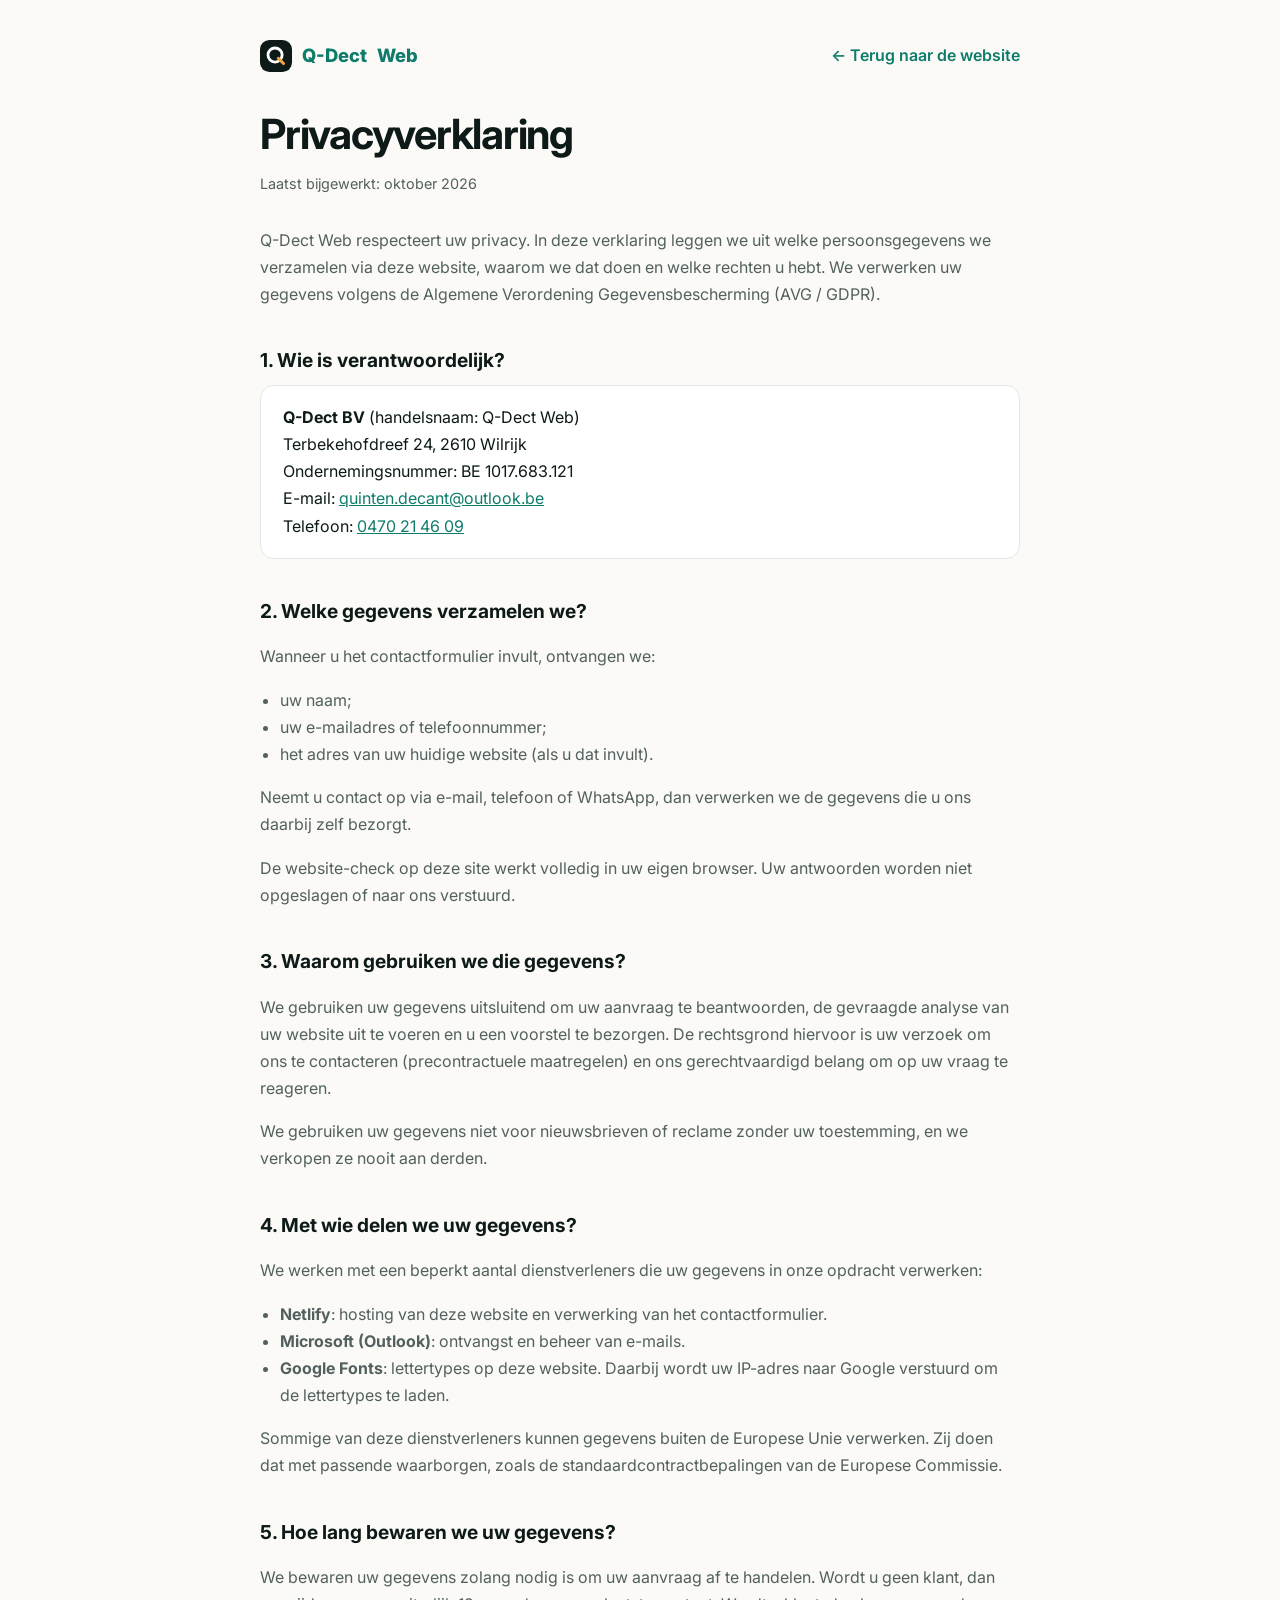
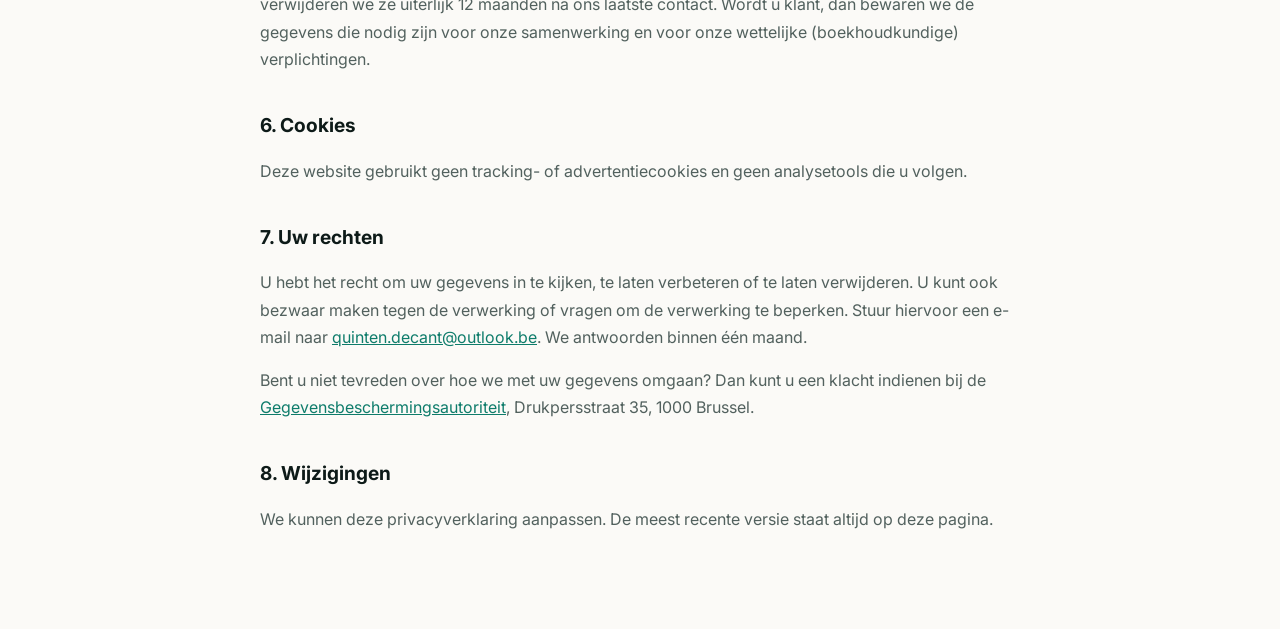
==== privacy.html @ f37f0472 "Vertrouwen en conversie: belofte, één hoofdactie, WhatsApp, korter formulier, privacyverklaring, fav" ====
<!doctype html>
<html lang="nl-BE">
<head>
<meta charset="utf-8">
<meta name="viewport" content="width=device-width, initial-scale=1">
<title>Privacyverklaring | Q-Dect Web</title>
<meta name="robots" content="noindex">
<link rel="icon" href="favicon.svg" type="image/svg+xml">
<link rel="preconnect" href="https://fonts.googleapis.com">
<link rel="preconnect" href="https://fonts.gstatic.com" crossorigin>
<link href="https://fonts.googleapis.com/css2?family=Inter:wght@400;600;800&display=swap" rel="stylesheet">
<style>
  :root { --ink: #0d1a18; --ink-soft: #52615e; --brand: #0e7c6b; --line: #e2e8e5; --bg: #fbfaf7; }
  * { box-sizing: border-box; }
  body { margin: 0; font-family: Inter, system-ui, sans-serif; color: var(--ink); background: var(--bg); line-height: 1.7; }
  .wrap { width: min(760px, 100% - 32px); margin: 0 auto; padding: 40px 0 80px; }
  .top { display: flex; justify-content: space-between; align-items: center; margin-bottom: 40px; }
  .logo { display: flex; align-items: center; gap: 10px; font-weight: 800; font-size: 1.15rem; text-decoration: none; }
  .logo span { color: var(--brand); }
  .back { color: var(--brand); font-weight: 600; text-decoration: none; }
  h1 { font-size: clamp(2rem, 5vw, 2.6rem); letter-spacing: -.03em; line-height: 1.1; margin: 0 0 8px; }
  h2 { font-size: 1.2rem; margin: 36px 0 8px; }
  p, li { color: var(--ink-soft); }
  .meta { font-size: .9rem; color: var(--ink-soft); margin-bottom: 30px; }
  .box { background: #fff; border: 1px solid var(--line); border-radius: 14px; padding: 18px 22px; }
  a { color: var(--brand); }
  ul { padding-left: 20px; }
</style>
</head>
<body>
<div class="wrap">
  <div class="top">
    <a href="index.html" class="logo"><svg width="32" height="32" viewBox="0 0 34 34" aria-hidden="true"><rect width="34" height="34" rx="10" fill="#0d1a18"/><circle cx="16" cy="16" r="7.5" fill="none" stroke="#fff" stroke-width="3"/><path d="M19.5 19.5 L25 25" stroke="#f2a541" stroke-width="3.2" stroke-linecap="round"/></svg>Q-Dect <span>Web</span></a>
    <a href="index.html" class="back">← Terug naar de website</a>
  </div>

  <h1>Privacyverklaring</h1>
  <p class="meta">Laatst bijgewerkt: oktober 2026</p>

  <p>Q-Dect Web respecteert uw privacy. In deze verklaring leggen we uit welke persoonsgegevens we verzamelen via deze website, waarom we dat doen en welke rechten u hebt. We verwerken uw gegevens volgens de Algemene Verordening Gegevensbescherming (AVG / GDPR).</p>

  <h2>1. Wie is verantwoordelijk?</h2>
  <div class="box">
    <strong>Q-Dect BV</strong> (handelsnaam: Q-Dect Web)<br>
    Terbekehofdreef 24, 2610 Wilrijk<br>
    Ondernemingsnummer: BE 1017.683.121<br>
    E-mail: <a href="mailto:quinten.decant@outlook.be">quinten.decant@outlook.be</a><br>
    Telefoon: <a href="tel:+32470214609">0470 21 46 09</a>
  </div>

  <h2>2. Welke gegevens verzamelen we?</h2>
  <p>Wanneer u het contactformulier invult, ontvangen we:</p>
  <ul>
    <li>uw naam;</li>
    <li>uw e-mailadres of telefoonnummer;</li>
    <li>het adres van uw huidige website (als u dat invult).</li>
  </ul>
  <p>Neemt u contact op via e-mail, telefoon of WhatsApp, dan verwerken we de gegevens die u ons daarbij zelf bezorgt.</p>
  <p>De website-check op deze site werkt volledig in uw eigen browser. Uw antwoorden worden niet opgeslagen of naar ons verstuurd.</p>

  <h2>3. Waarom gebruiken we die gegevens?</h2>
  <p>We gebruiken uw gegevens uitsluitend om uw aanvraag te beantwoorden, de gevraagde analyse van uw website uit te voeren en u een voorstel te bezorgen. De rechtsgrond hiervoor is uw verzoek om ons te contacteren (precontractuele maatregelen) en ons gerechtvaardigd belang om op uw vraag te reageren.</p>
  <p>We gebruiken uw gegevens niet voor nieuwsbrieven of reclame zonder uw toestemming, en we verkopen ze nooit aan derden.</p>

  <h2>4. Met wie delen we uw gegevens?</h2>
  <p>We werken met een beperkt aantal dienstverleners die uw gegevens in onze opdracht verwerken:</p>
  <ul>
    <li><strong>Netlify</strong>: hosting van deze website en verwerking van het contactformulier.</li>
    <li><strong>Microsoft (Outlook)</strong>: ontvangst en beheer van e-mails.</li>
    <li><strong>Google Fonts</strong>: lettertypes op deze website. Daarbij wordt uw IP-adres naar Google verstuurd om de lettertypes te laden.</li>
  </ul>
  <p>Sommige van deze dienstverleners kunnen gegevens buiten de Europese Unie verwerken. Zij doen dat met passende waarborgen, zoals de standaardcontractbepalingen van de Europese Commissie.</p>

  <h2>5. Hoe lang bewaren we uw gegevens?</h2>
  <p>We bewaren uw gegevens zolang nodig is om uw aanvraag af te handelen. Wordt u geen klant, dan verwijderen we ze uiterlijk 12 maanden na ons laatste contact. Wordt u klant, dan bewaren we de gegevens die nodig zijn voor onze samenwerking en voor onze wettelijke (boekhoudkundige) verplichtingen.</p>

  <h2>6. Cookies</h2>
  <p>Deze website gebruikt geen tracking- of advertentiecookies en geen analysetools die u volgen.</p>

  <h2>7. Uw rechten</h2>
  <p>U hebt het recht om uw gegevens in te kijken, te laten verbeteren of te laten verwijderen. U kunt ook bezwaar maken tegen de verwerking of vragen om de verwerking te beperken. Stuur hiervoor een e-mail naar <a href="mailto:quinten.decant@outlook.be">quinten.decant@outlook.be</a>. We antwoorden binnen één maand.</p>
  <p>Bent u niet tevreden over hoe we met uw gegevens omgaan? Dan kunt u een klacht indienen bij de <a href="https://www.gegevensbeschermingsautoriteit.be" target="_blank" rel="noopener">Gegevensbeschermingsautoriteit</a>, Drukpersstraat 35, 1000 Brussel.</p>

  <h2>8. Wijzigingen</h2>
  <p>We kunnen deze privacyverklaring aanpassen. De meest recente versie staat altijd op deze pagina.</p>
</div>
</body>
</html>
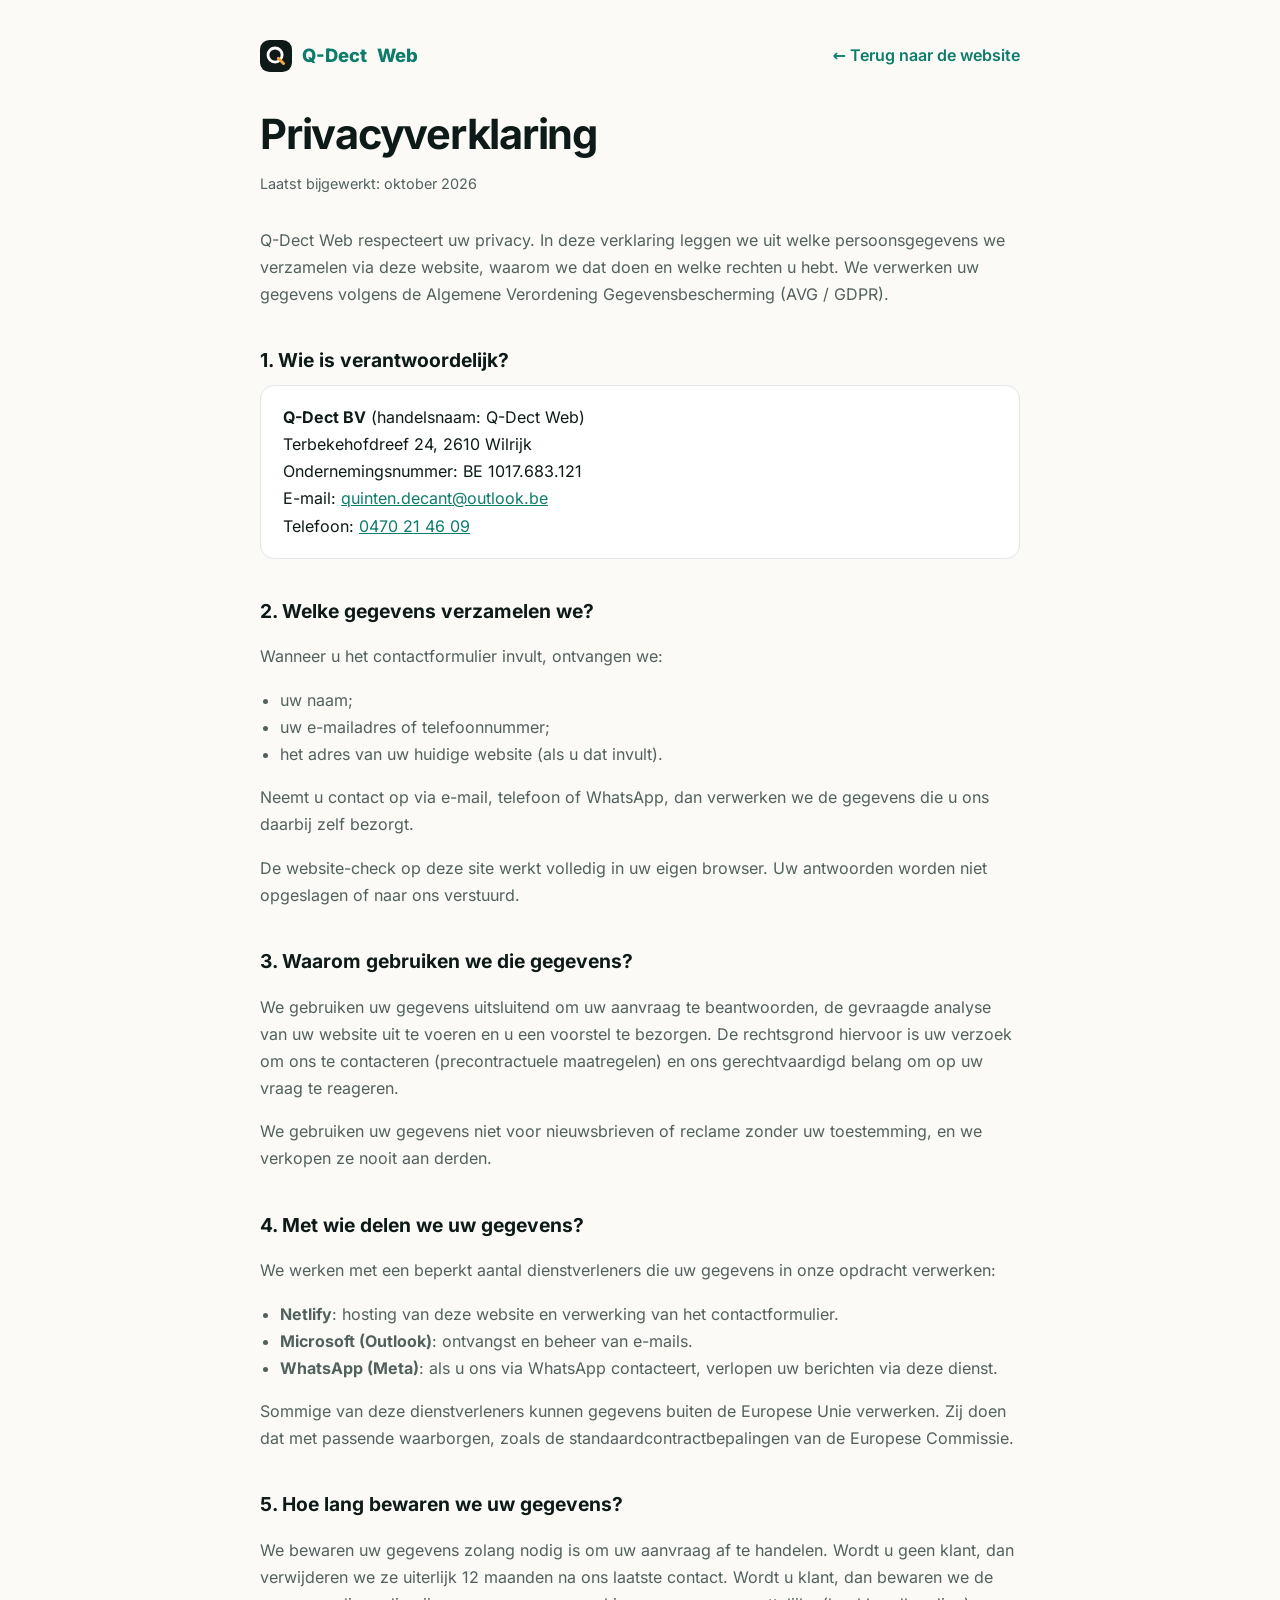
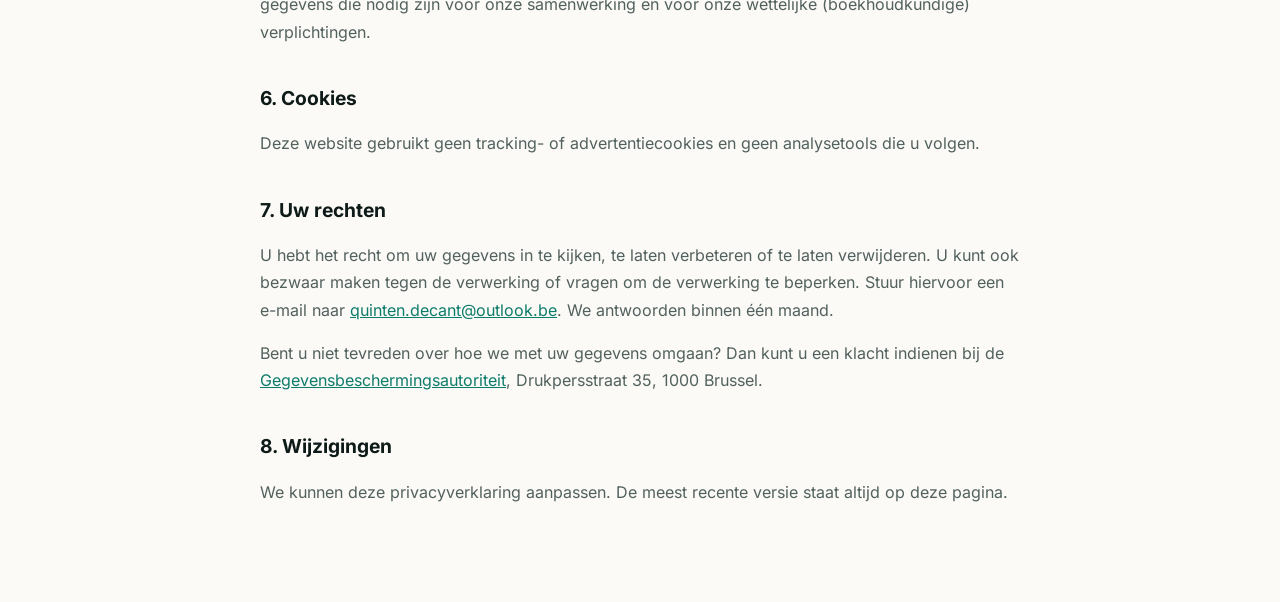
==== commit 1a3dd2a3: "Lettertypes lokaal gehost (geen Google Fonts meer), WhatsApp toegevoegd aan privacyverklaring Co-Aut" ====
--- a/privacy.html
+++ b/privacy.html
@@ -6,9 +6,7 @@
 <title>Privacyverklaring | Q-Dect Web</title>
 <meta name="robots" content="noindex">
 <link rel="icon" href="favicon.svg" type="image/svg+xml">
-<link rel="preconnect" href="https://fonts.googleapis.com">
-<link rel="preconnect" href="https://fonts.gstatic.com" crossorigin>
-<link href="https://fonts.googleapis.com/css2?family=Inter:wght@400;600;800&display=swap" rel="stylesheet">
+<link rel="stylesheet" href="fonts/fonts.css">
 <style>
   :root { --ink: #0d1a18; --ink-soft: #52615e; --brand: #0e7c6b; --line: #e2e8e5; --bg: #fbfaf7; }
   * { box-sizing: border-box; }
@@ -67,7 +65,7 @@
   <ul>
     <li><strong>Netlify</strong>: hosting van deze website en verwerking van het contactformulier.</li>
     <li><strong>Microsoft (Outlook)</strong>: ontvangst en beheer van e-mails.</li>
-    <li><strong>Google Fonts</strong>: lettertypes op deze website. Daarbij wordt uw IP-adres naar Google verstuurd om de lettertypes te laden.</li>
+    <li><strong>WhatsApp (Meta)</strong>: als u ons via WhatsApp contacteert, verlopen uw berichten via deze dienst.</li>
   </ul>
   <p>Sommige van deze dienstverleners kunnen gegevens buiten de Europese Unie verwerken. Zij doen dat met passende waarborgen, zoals de standaardcontractbepalingen van de Europese Commissie.</p>
 
--- a/fonts/fonts.css
+++ b/fonts/fonts.css
@@ -0,0 +1,126 @@
+/* latin-ext */
+@font-face {
+  font-family: 'Fraunces';
+  font-style: italic;
+  font-weight: 500;
+  font-display: swap;
+  src: url(fraunces-italic-500-latin-ext.woff2) format('woff2');
+  unicode-range: U+0100-02BA, U+02BD-02C5, U+02C7-02CC, U+02CE-02D7, U+02DD-02FF, U+0304, U+0308, U+0329, U+1D00-1DBF, U+1E00-1E9F, U+1EF2-1EFF, U+2020, U+20A0-20AB, U+20AD-20C4, U+2113, U+2C60-2C7F, U+A720-A7FF;
+}
+/* latin */
+@font-face {
+  font-family: 'Fraunces';
+  font-style: italic;
+  font-weight: 500;
+  font-display: swap;
+  src: url(fraunces-italic-500-latin.woff2) format('woff2');
+  unicode-range: U+0000-00FF, U+0131, U+0152-0153, U+02BB-02BC, U+02C6, U+02DA, U+02DC, U+0304, U+0308, U+0329, U+2000-206F, U+20AC, U+2122, U+2191, U+2193, U+2212, U+2215, U+FEFF, U+FFFD;
+}
+/* latin-ext */
+@font-face {
+  font-family: 'Fraunces';
+  font-style: italic;
+  font-weight: 700;
+  font-display: swap;
+  src: url(fraunces-italic-700-latin-ext.woff2) format('woff2');
+  unicode-range: U+0100-02BA, U+02BD-02C5, U+02C7-02CC, U+02CE-02D7, U+02DD-02FF, U+0304, U+0308, U+0329, U+1D00-1DBF, U+1E00-1E9F, U+1EF2-1EFF, U+2020, U+20A0-20AB, U+20AD-20C4, U+2113, U+2C60-2C7F, U+A720-A7FF;
+}
+/* latin */
+@font-face {
+  font-family: 'Fraunces';
+  font-style: italic;
+  font-weight: 700;
+  font-display: swap;
+  src: url(fraunces-italic-700-latin.woff2) format('woff2');
+  unicode-range: U+0000-00FF, U+0131, U+0152-0153, U+02BB-02BC, U+02C6, U+02DA, U+02DC, U+0304, U+0308, U+0329, U+2000-206F, U+20AC, U+2122, U+2191, U+2193, U+2212, U+2215, U+FEFF, U+FFFD;
+}
+/* latin-ext */
+@font-face {
+  font-family: 'Inter';
+  font-style: normal;
+  font-weight: 400;
+  font-display: swap;
+  src: url(inter-normal-400-latin-ext.woff2) format('woff2');
+  unicode-range: U+0100-02BA, U+02BD-02C5, U+02C7-02CC, U+02CE-02D7, U+02DD-02FF, U+0304, U+0308, U+0329, U+1D00-1DBF, U+1E00-1E9F, U+1EF2-1EFF, U+2020, U+20A0-20AB, U+20AD-20C4, U+2113, U+2C60-2C7F, U+A720-A7FF;
+}
+/* latin */
+@font-face {
+  font-family: 'Inter';
+  font-style: normal;
+  font-weight: 400;
+  font-display: swap;
+  src: url(inter-normal-400-latin.woff2) format('woff2');
+  unicode-range: U+0000-00FF, U+0131, U+0152-0153, U+02BB-02BC, U+02C6, U+02DA, U+02DC, U+0304, U+0308, U+0329, U+2000-206F, U+20AC, U+2122, U+2191, U+2193, U+2212, U+2215, U+FEFF, U+FFFD;
+}
+/* latin-ext */
+@font-face {
+  font-family: 'Inter';
+  font-style: normal;
+  font-weight: 500;
+  font-display: swap;
+  src: url(inter-normal-500-latin-ext.woff2) format('woff2');
+  unicode-range: U+0100-02BA, U+02BD-02C5, U+02C7-02CC, U+02CE-02D7, U+02DD-02FF, U+0304, U+0308, U+0329, U+1D00-1DBF, U+1E00-1E9F, U+1EF2-1EFF, U+2020, U+20A0-20AB, U+20AD-20C4, U+2113, U+2C60-2C7F, U+A720-A7FF;
+}
+/* latin */
+@font-face {
+  font-family: 'Inter';
+  font-style: normal;
+  font-weight: 500;
+  font-display: swap;
+  src: url(inter-normal-500-latin.woff2) format('woff2');
+  unicode-range: U+0000-00FF, U+0131, U+0152-0153, U+02BB-02BC, U+02C6, U+02DA, U+02DC, U+0304, U+0308, U+0329, U+2000-206F, U+20AC, U+2122, U+2191, U+2193, U+2212, U+2215, U+FEFF, U+FFFD;
+}
+/* latin-ext */
+@font-face {
+  font-family: 'Inter';
+  font-style: normal;
+  font-weight: 600;
+  font-display: swap;
+  src: url(inter-normal-600-latin-ext.woff2) format('woff2');
+  unicode-range: U+0100-02BA, U+02BD-02C5, U+02C7-02CC, U+02CE-02D7, U+02DD-02FF, U+0304, U+0308, U+0329, U+1D00-1DBF, U+1E00-1E9F, U+1EF2-1EFF, U+2020, U+20A0-20AB, U+20AD-20C4, U+2113, U+2C60-2C7F, U+A720-A7FF;
+}
+/* latin */
+@font-face {
+  font-family: 'Inter';
+  font-style: normal;
+  font-weight: 600;
+  font-display: swap;
+  src: url(inter-normal-600-latin.woff2) format('woff2');
+  unicode-range: U+0000-00FF, U+0131, U+0152-0153, U+02BB-02BC, U+02C6, U+02DA, U+02DC, U+0304, U+0308, U+0329, U+2000-206F, U+20AC, U+2122, U+2191, U+2193, U+2212, U+2215, U+FEFF, U+FFFD;
+}
+/* latin-ext */
+@font-face {
+  font-family: 'Inter';
+  font-style: normal;
+  font-weight: 700;
+  font-display: swap;
+  src: url(inter-normal-700-latin-ext.woff2) format('woff2');
+  unicode-range: U+0100-02BA, U+02BD-02C5, U+02C7-02CC, U+02CE-02D7, U+02DD-02FF, U+0304, U+0308, U+0329, U+1D00-1DBF, U+1E00-1E9F, U+1EF2-1EFF, U+2020, U+20A0-20AB, U+20AD-20C4, U+2113, U+2C60-2C7F, U+A720-A7FF;
+}
+/* latin */
+@font-face {
+  font-family: 'Inter';
+  font-style: normal;
+  font-weight: 700;
+  font-display: swap;
+  src: url(inter-normal-700-latin.woff2) format('woff2');
+  unicode-range: U+0000-00FF, U+0131, U+0152-0153, U+02BB-02BC, U+02C6, U+02DA, U+02DC, U+0304, U+0308, U+0329, U+2000-206F, U+20AC, U+2122, U+2191, U+2193, U+2212, U+2215, U+FEFF, U+FFFD;
+}
+/* latin-ext */
+@font-face {
+  font-family: 'Inter';
+  font-style: normal;
+  font-weight: 800;
+  font-display: swap;
+  src: url(inter-normal-800-latin-ext.woff2) format('woff2');
+  unicode-range: U+0100-02BA, U+02BD-02C5, U+02C7-02CC, U+02CE-02D7, U+02DD-02FF, U+0304, U+0308, U+0329, U+1D00-1DBF, U+1E00-1E9F, U+1EF2-1EFF, U+2020, U+20A0-20AB, U+20AD-20C4, U+2113, U+2C60-2C7F, U+A720-A7FF;
+}
+/* latin */
+@font-face {
+  font-family: 'Inter';
+  font-style: normal;
+  font-weight: 800;
+  font-display: swap;
+  src: url(inter-normal-800-latin.woff2) format('woff2');
+  unicode-range: U+0000-00FF, U+0131, U+0152-0153, U+02BB-02BC, U+02C6, U+02DA, U+02DC, U+0304, U+0308, U+0329, U+2000-206F, U+20AC, U+2122, U+2191, U+2193, U+2212, U+2215, U+FEFF, U+FFFD;
+}
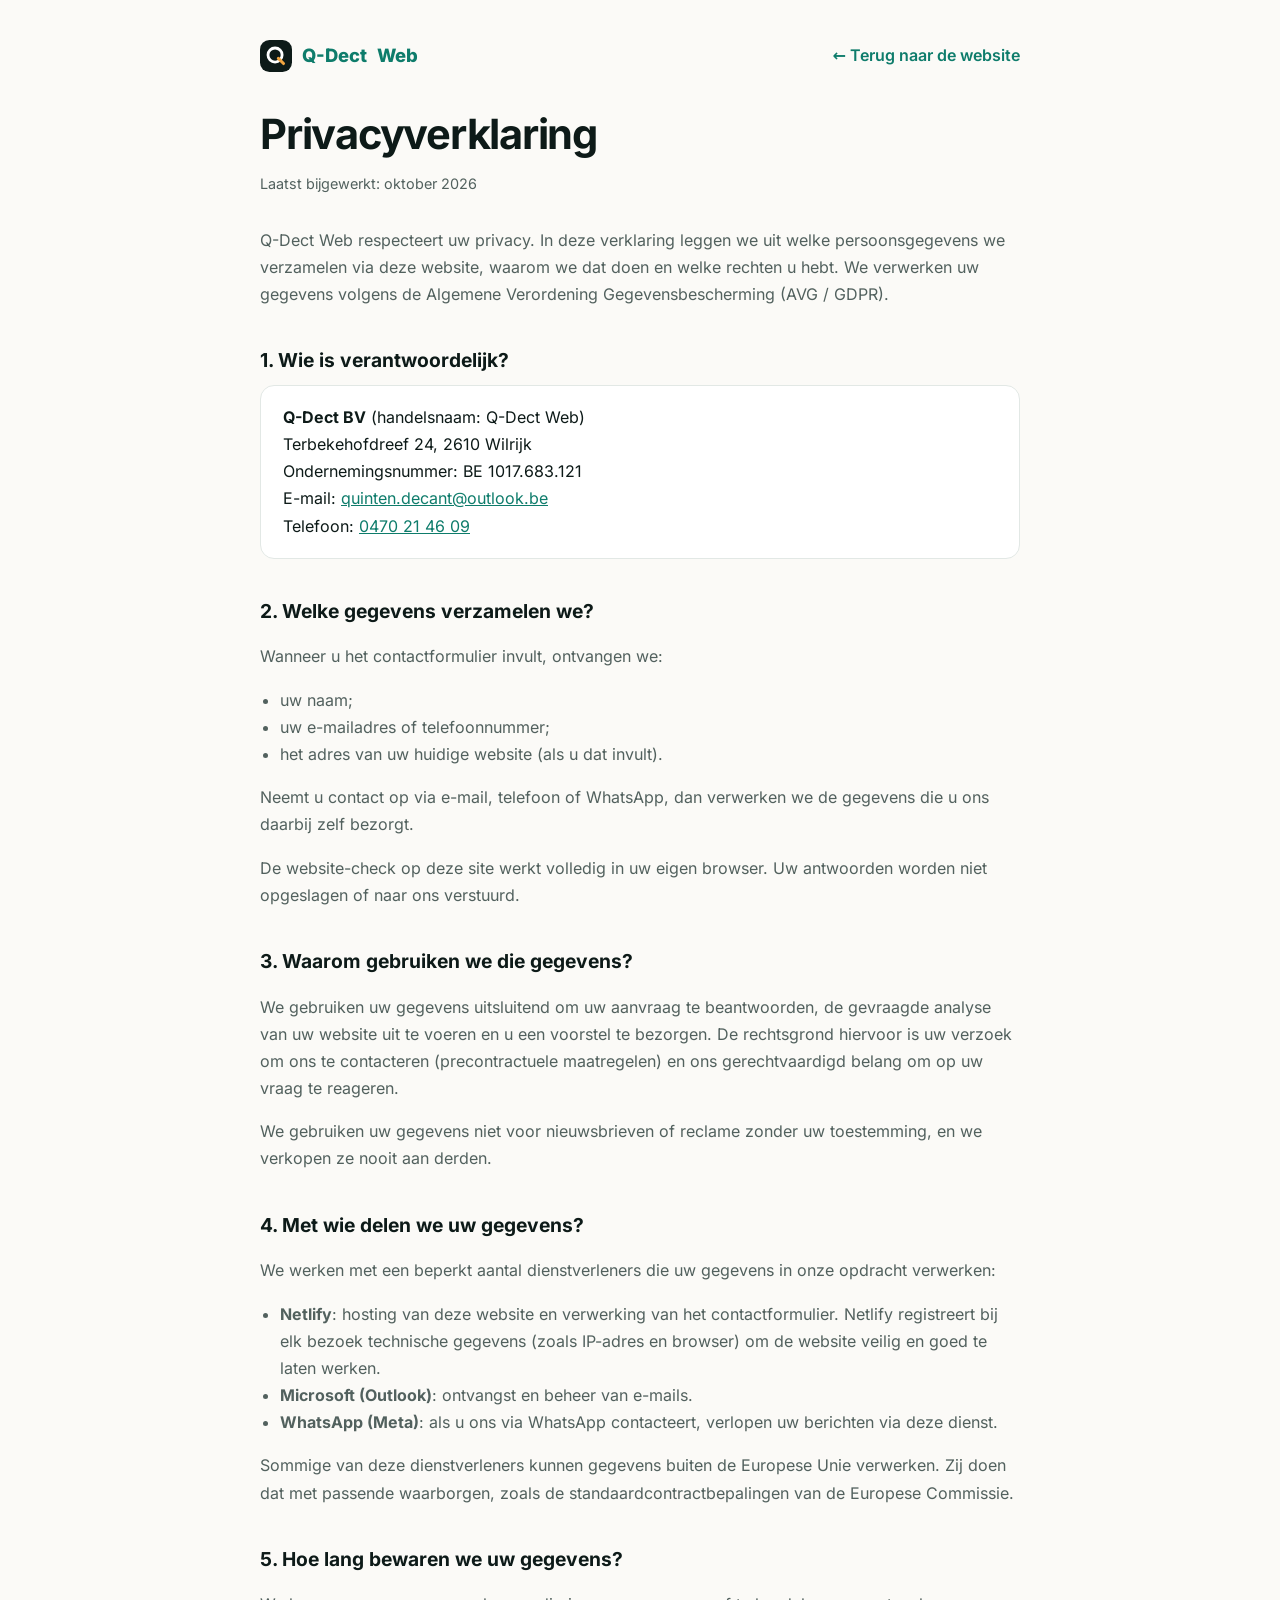
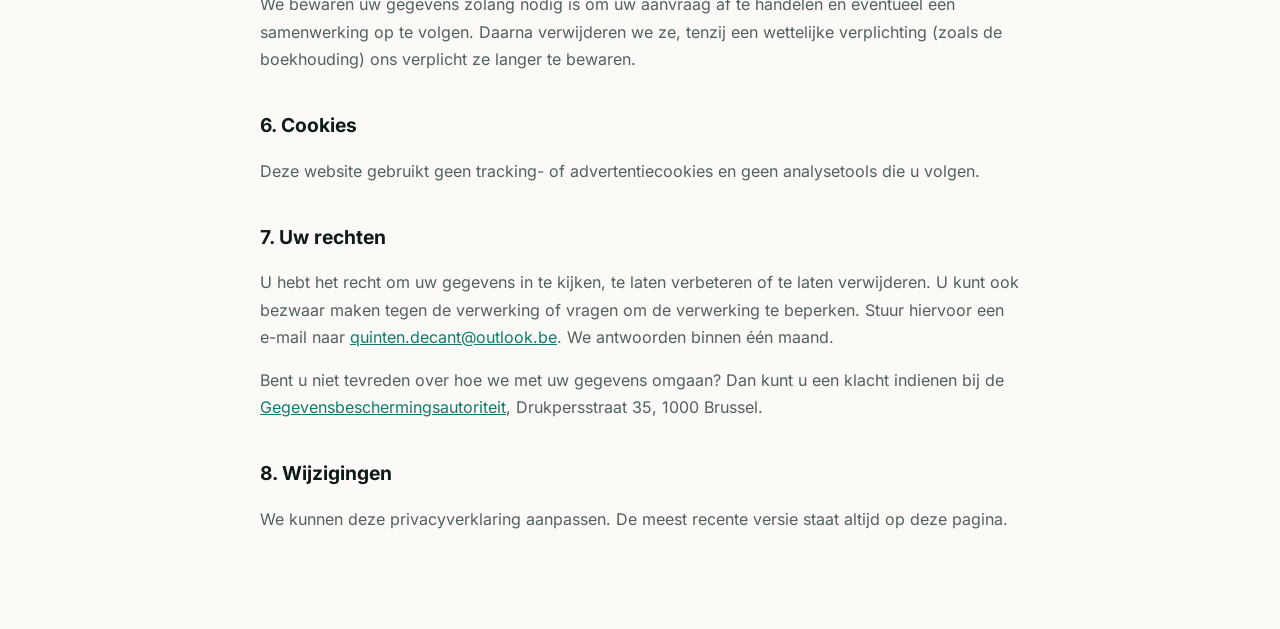
==== commit b01a866e: "Privacyverklaring: bewaartermijn als criterium, serverlogs Netlify vermeld Co-Authored-By: Claude Op" ====
--- a/privacy.html
+++ b/privacy.html
@@ -63,14 +63,14 @@
   <h2>4. Met wie delen we uw gegevens?</h2>
   <p>We werken met een beperkt aantal dienstverleners die uw gegevens in onze opdracht verwerken:</p>
   <ul>
-    <li><strong>Netlify</strong>: hosting van deze website en verwerking van het contactformulier.</li>
+    <li><strong>Netlify</strong>: hosting van deze website en verwerking van het contactformulier. Netlify registreert bij elk bezoek technische gegevens (zoals IP-adres en browser) om de website veilig en goed te laten werken.</li>
     <li><strong>Microsoft (Outlook)</strong>: ontvangst en beheer van e-mails.</li>
     <li><strong>WhatsApp (Meta)</strong>: als u ons via WhatsApp contacteert, verlopen uw berichten via deze dienst.</li>
   </ul>
   <p>Sommige van deze dienstverleners kunnen gegevens buiten de Europese Unie verwerken. Zij doen dat met passende waarborgen, zoals de standaardcontractbepalingen van de Europese Commissie.</p>
 
   <h2>5. Hoe lang bewaren we uw gegevens?</h2>
-  <p>We bewaren uw gegevens zolang nodig is om uw aanvraag af te handelen. Wordt u geen klant, dan verwijderen we ze uiterlijk 12 maanden na ons laatste contact. Wordt u klant, dan bewaren we de gegevens die nodig zijn voor onze samenwerking en voor onze wettelijke (boekhoudkundige) verplichtingen.</p>
+  <p>We bewaren uw gegevens zolang nodig is om uw aanvraag af te handelen en eventueel een samenwerking op te volgen. Daarna verwijderen we ze, tenzij een wettelijke verplichting (zoals de boekhouding) ons verplicht ze langer te bewaren.</p>
 
   <h2>6. Cookies</h2>
   <p>Deze website gebruikt geen tracking- of advertentiecookies en geen analysetools die u volgen.</p>
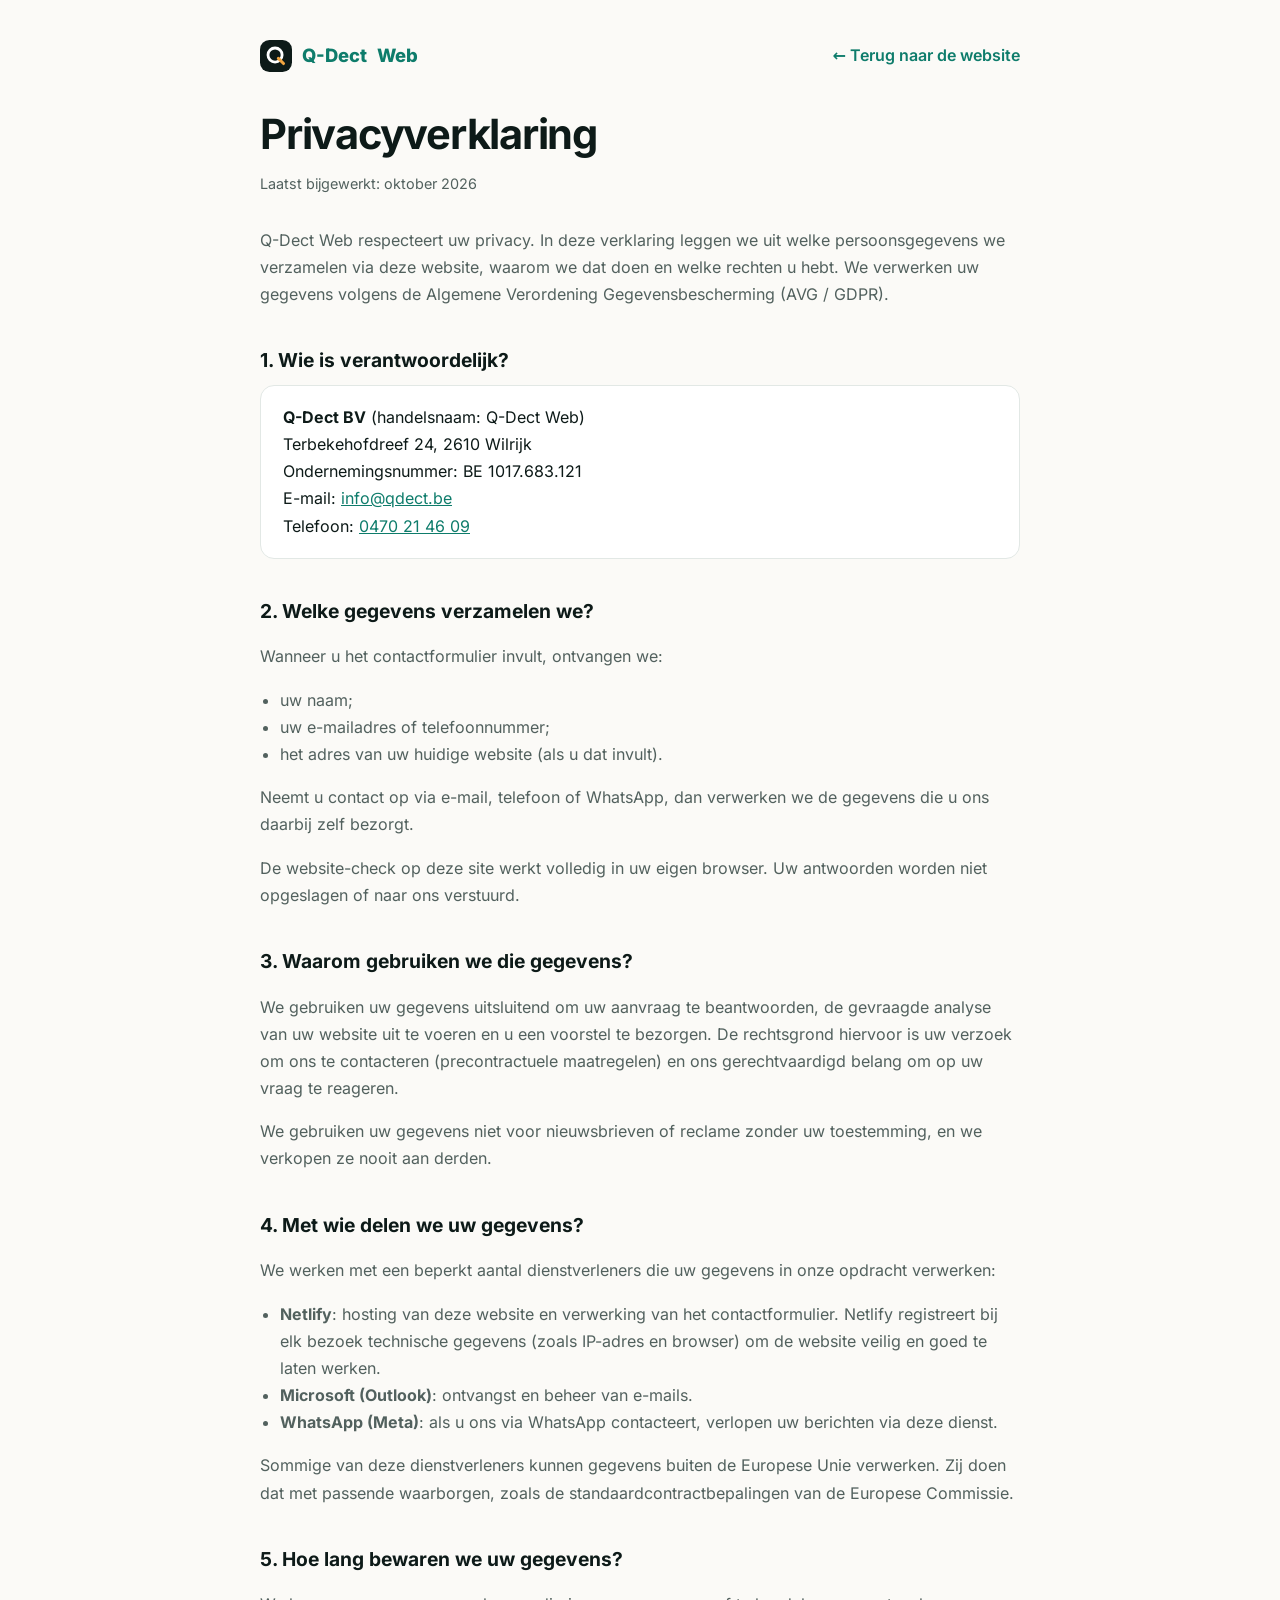
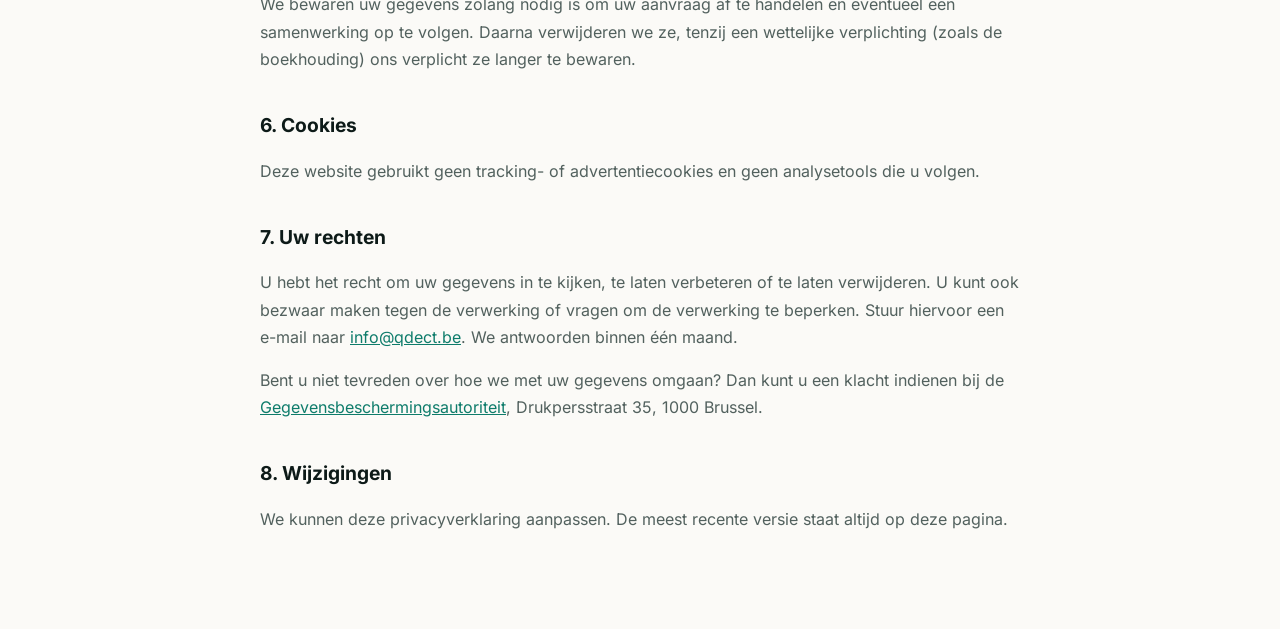
==== commit 17177835: "Contactadres gewijzigd naar info@qdect.be Co-Authored-By: Claude Opus 5.5 <noreply@anthropic.com>" ====
--- a/privacy.html
+++ b/privacy.html
@@ -42,7 +42,7 @@
     <strong>Q-Dect BV</strong> (handelsnaam: Q-Dect Web)<br>
     Terbekehofdreef 24, 2610 Wilrijk<br>
     Ondernemingsnummer: BE 1017.683.121<br>
-    E-mail: <a href="mailto:quinten.decant@outlook.be">quinten.decant@outlook.be</a><br>
+    E-mail: <a href="mailto:info@qdect.be">info@qdect.be</a><br>
     Telefoon: <a href="tel:+32470214609">0470 21 46 09</a>
   </div>
 
@@ -76,7 +76,7 @@
   <p>Deze website gebruikt geen tracking- of advertentiecookies en geen analysetools die u volgen.</p>
 
   <h2>7. Uw rechten</h2>
-  <p>U hebt het recht om uw gegevens in te kijken, te laten verbeteren of te laten verwijderen. U kunt ook bezwaar maken tegen de verwerking of vragen om de verwerking te beperken. Stuur hiervoor een e-mail naar <a href="mailto:quinten.decant@outlook.be">quinten.decant@outlook.be</a>. We antwoorden binnen één maand.</p>
+  <p>U hebt het recht om uw gegevens in te kijken, te laten verbeteren of te laten verwijderen. U kunt ook bezwaar maken tegen de verwerking of vragen om de verwerking te beperken. Stuur hiervoor een e-mail naar <a href="mailto:info@qdect.be">info@qdect.be</a>. We antwoorden binnen één maand.</p>
   <p>Bent u niet tevreden over hoe we met uw gegevens omgaan? Dan kunt u een klacht indienen bij de <a href="https://www.gegevensbeschermingsautoriteit.be" target="_blank" rel="noopener">Gegevensbeschermingsautoriteit</a>, Drukpersstraat 35, 1000 Brussel.</p>
 
   <h2>8. Wijzigingen</h2>
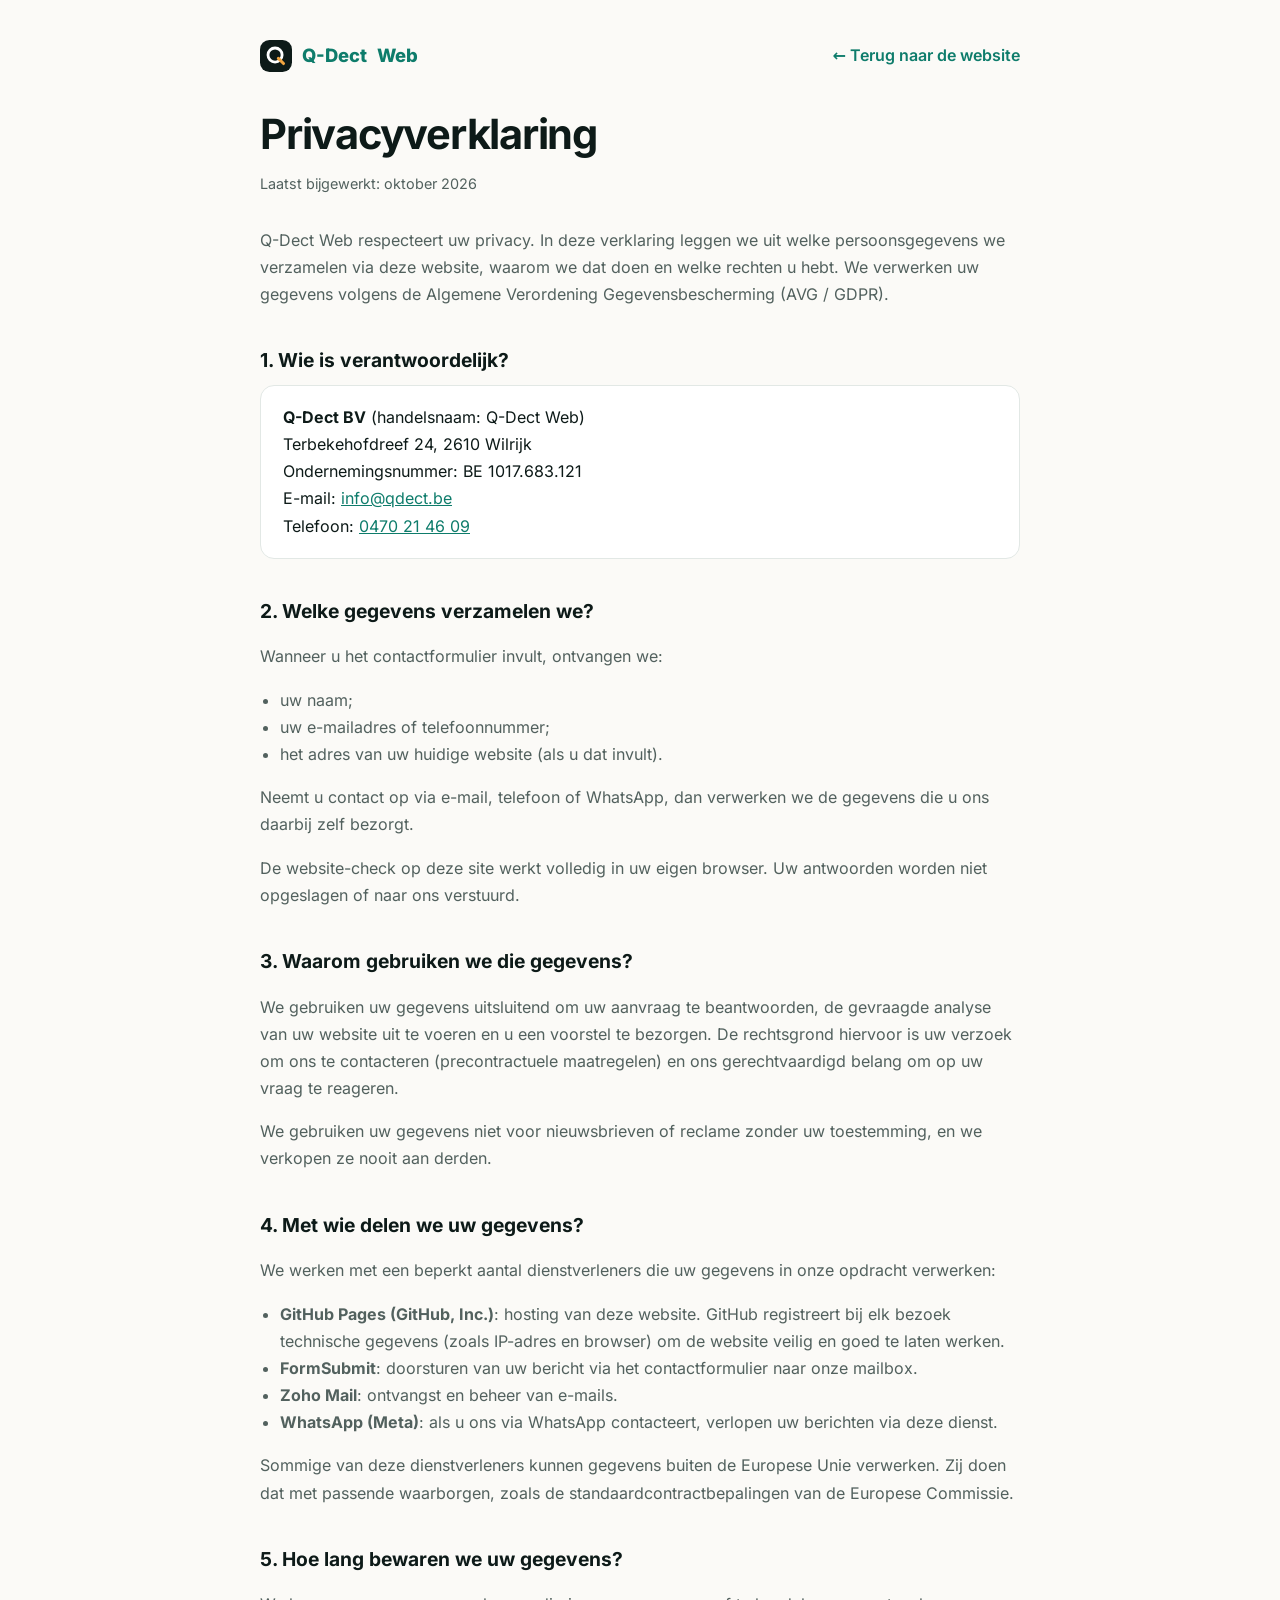
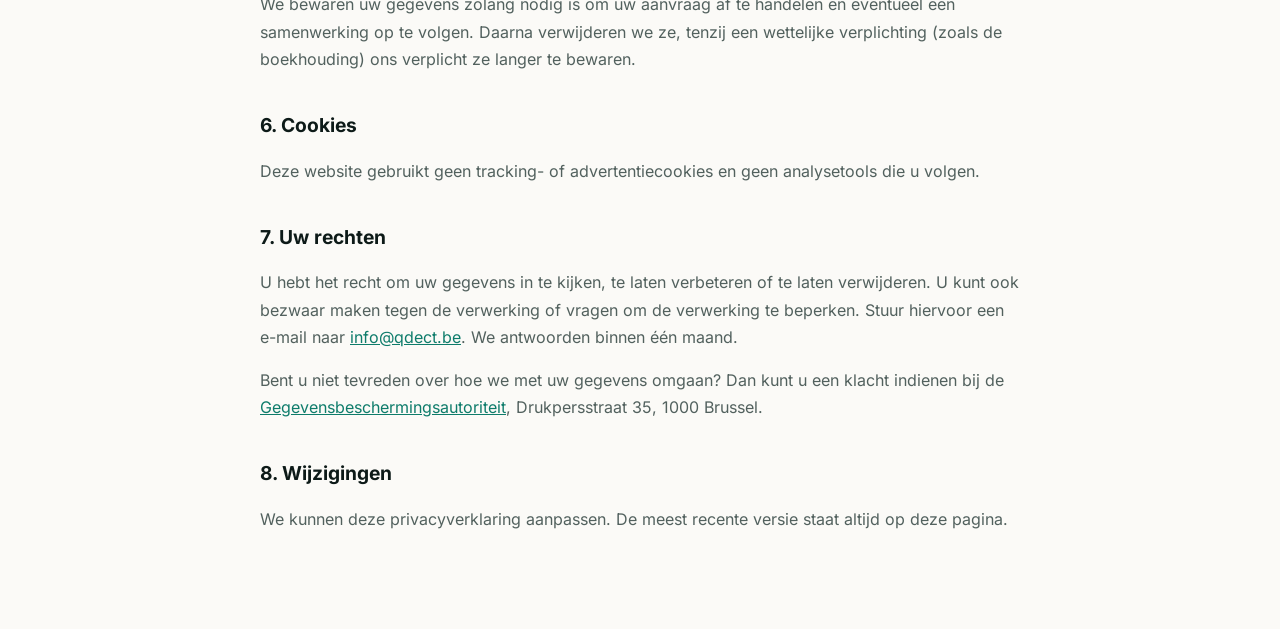
==== commit ef419118: "Overstap naar GitHub Pages: CNAME, FormSubmit voor contactformulier, privacyverklaring aangepast Co-" ====
--- a/privacy.html
+++ b/privacy.html
@@ -63,8 +63,9 @@
   <h2>4. Met wie delen we uw gegevens?</h2>
   <p>We werken met een beperkt aantal dienstverleners die uw gegevens in onze opdracht verwerken:</p>
   <ul>
-    <li><strong>Netlify</strong>: hosting van deze website en verwerking van het contactformulier. Netlify registreert bij elk bezoek technische gegevens (zoals IP-adres en browser) om de website veilig en goed te laten werken.</li>
-    <li><strong>Microsoft (Outlook)</strong>: ontvangst en beheer van e-mails.</li>
+    <li><strong>GitHub Pages (GitHub, Inc.)</strong>: hosting van deze website. GitHub registreert bij elk bezoek technische gegevens (zoals IP-adres en browser) om de website veilig en goed te laten werken.</li>
+    <li><strong>FormSubmit</strong>: doorsturen van uw bericht via het contactformulier naar onze mailbox.</li>
+    <li><strong>Zoho Mail</strong>: ontvangst en beheer van e-mails.</li>
     <li><strong>WhatsApp (Meta)</strong>: als u ons via WhatsApp contacteert, verlopen uw berichten via deze dienst.</li>
   </ul>
   <p>Sommige van deze dienstverleners kunnen gegevens buiten de Europese Unie verwerken. Zij doen dat met passende waarborgen, zoals de standaardcontractbepalingen van de Europese Commissie.</p>
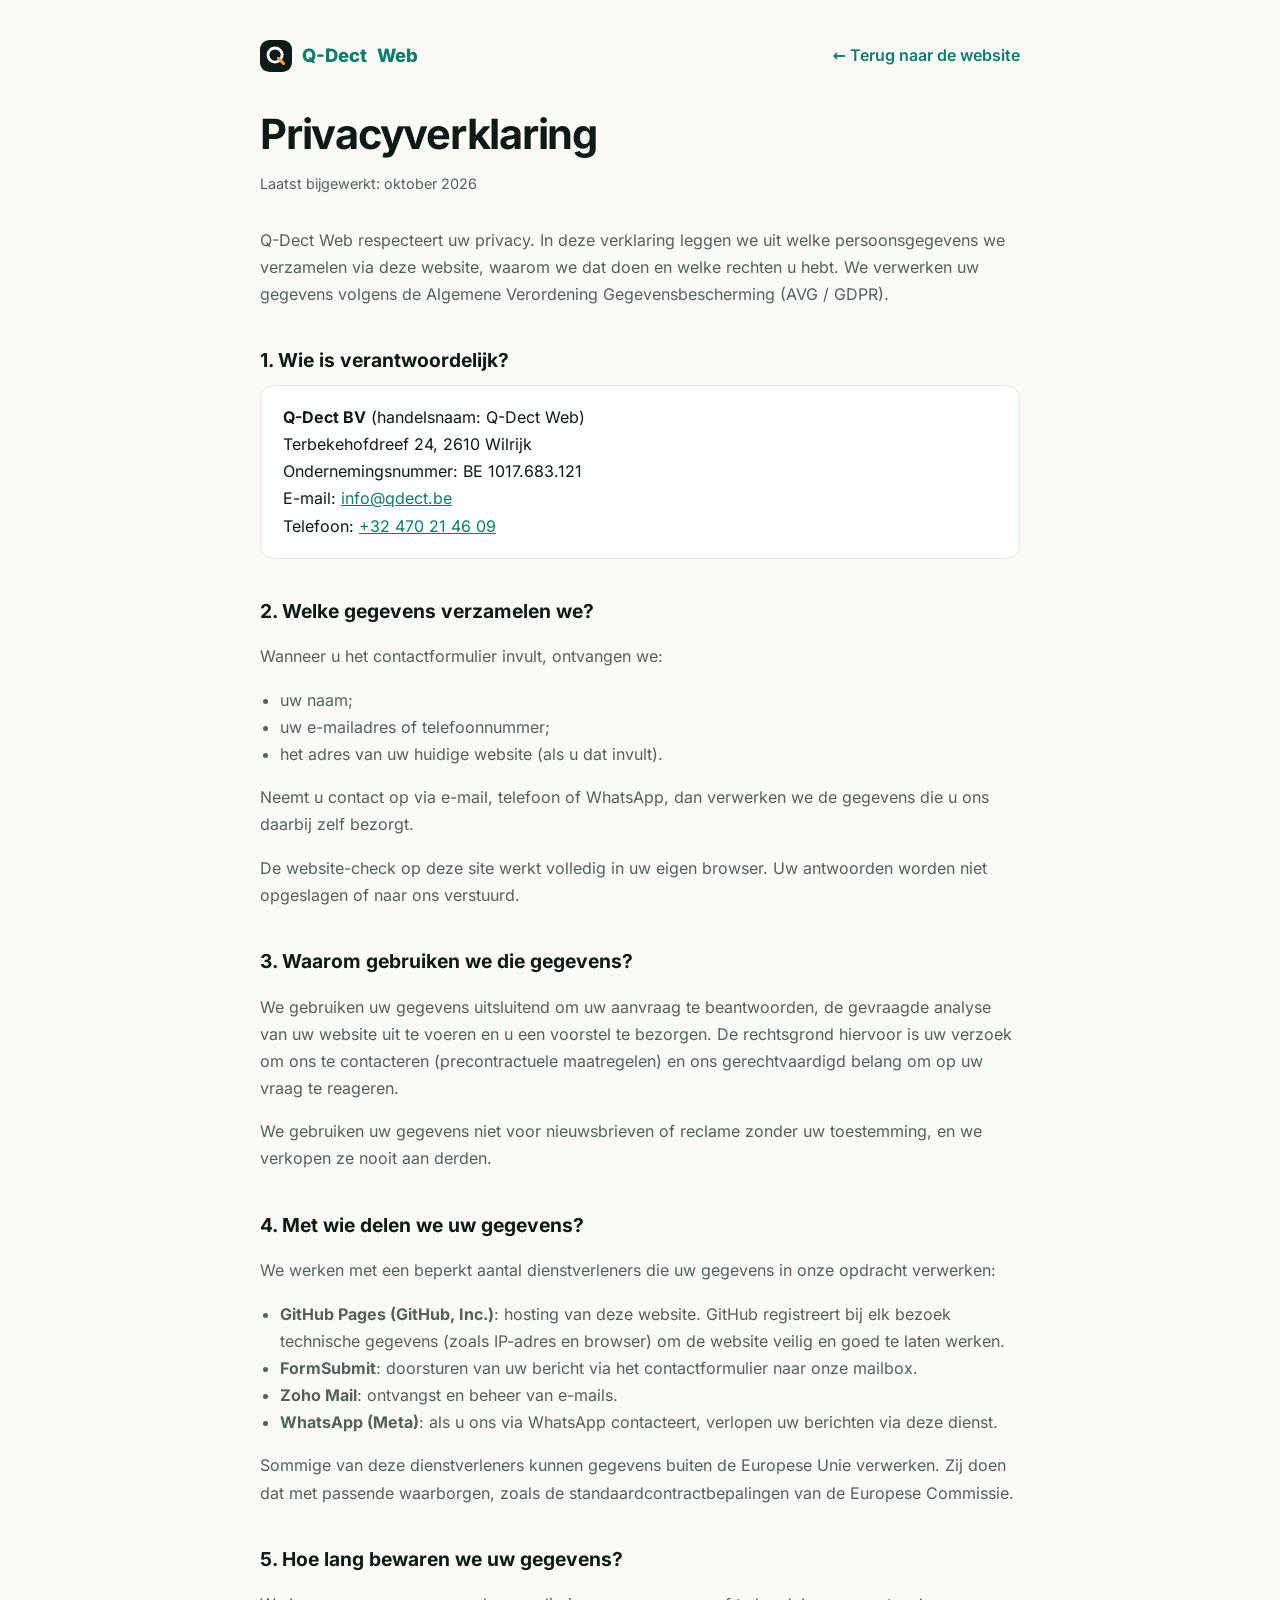
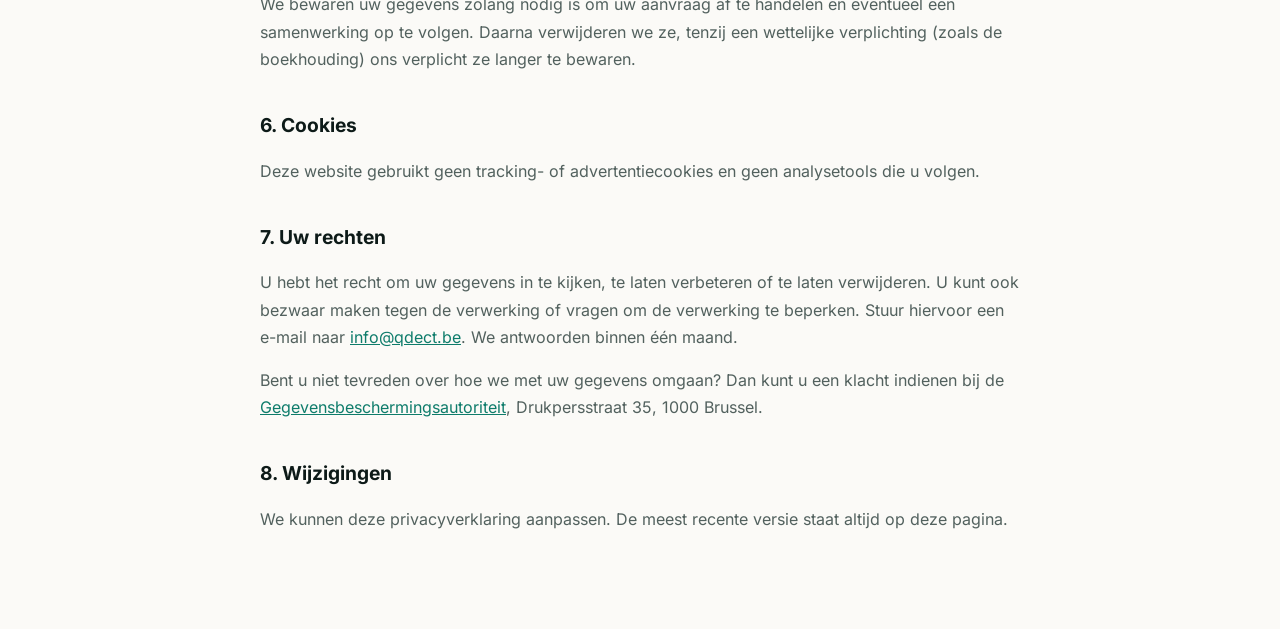
==== commit 5642c704: "Website en software op maat: nieuwe hero, diensten en prijzen, FAQ en voorbeeldblok weg Co-Authored-" ====
--- a/privacy.html
+++ b/privacy.html
@@ -43,7 +43,7 @@
     Terbekehofdreef 24, 2610 Wilrijk<br>
     Ondernemingsnummer: BE 1017.683.121<br>
     E-mail: <a href="mailto:info@qdect.be">info@qdect.be</a><br>
-    Telefoon: <a href="tel:+32470214609">0470 21 46 09</a>
+    Telefoon: <a href="tel:+32470214609">+32 470 21 46 09</a>
   </div>
 
   <h2>2. Welke gegevens verzamelen we?</h2>
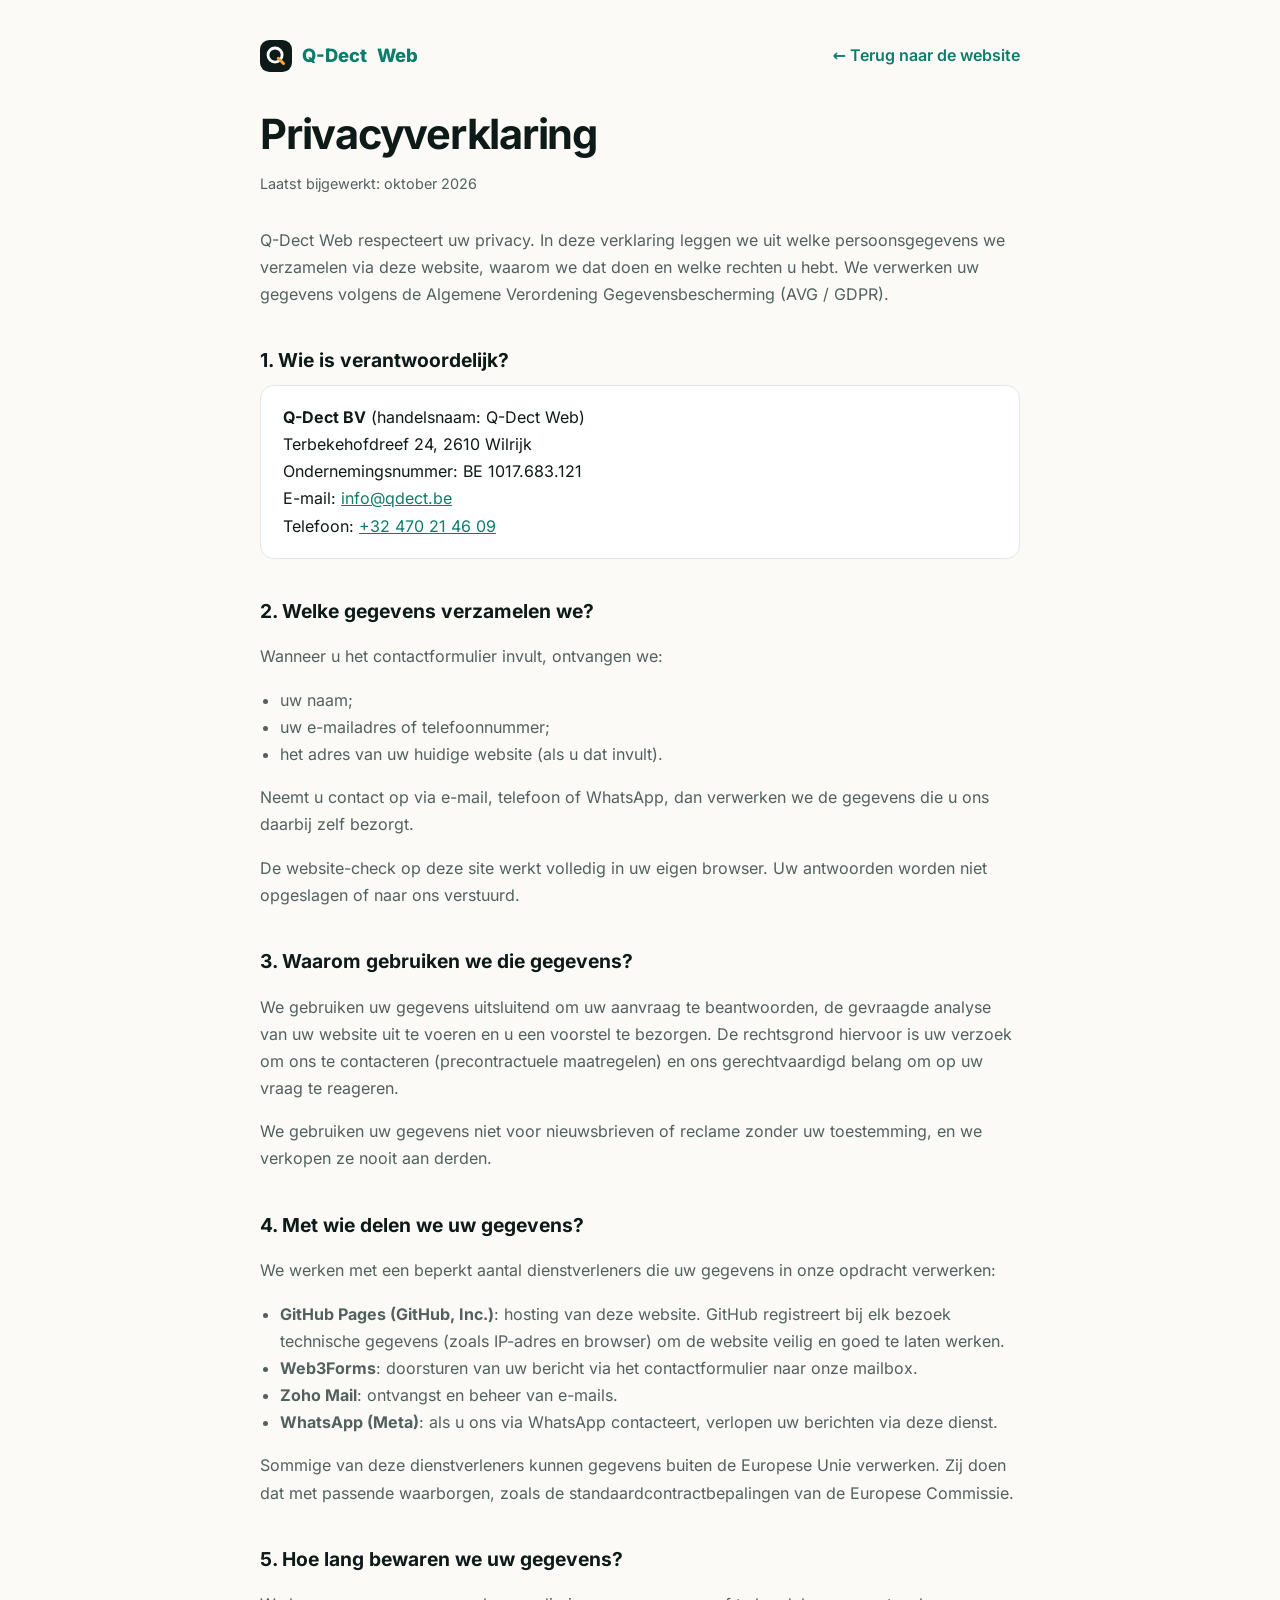
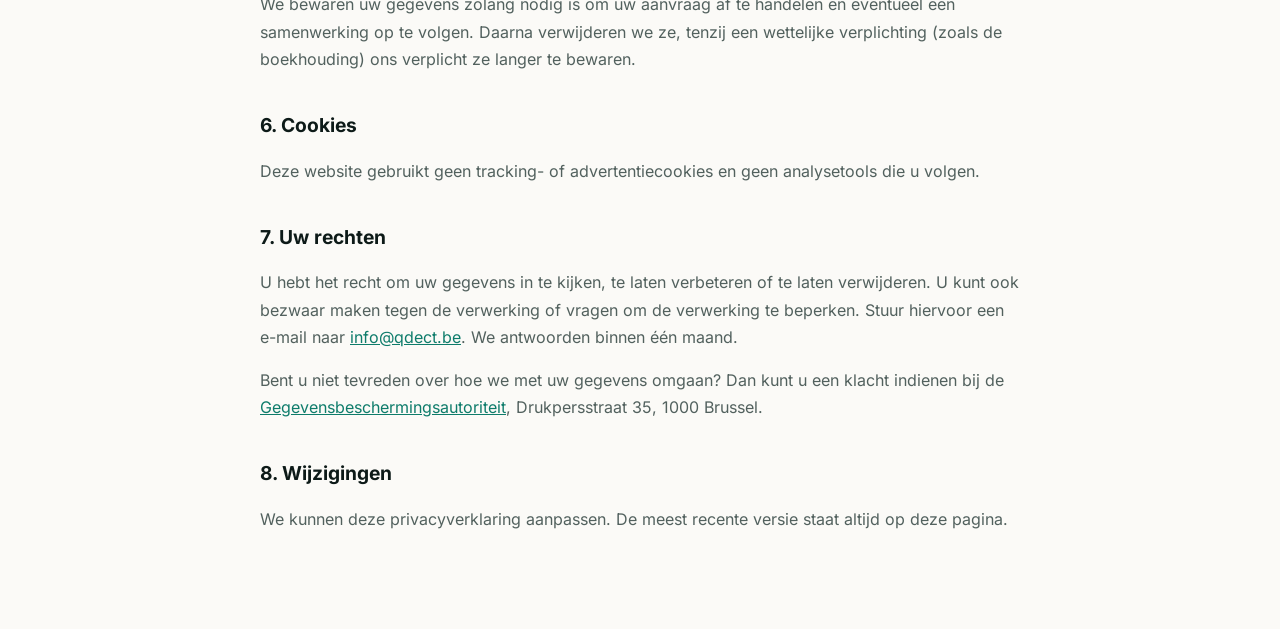
==== commit 178d1487: "Contactformulier via Web3Forms, met mail-fallback Co-Authored-By: Claude Opus 5.5 <noreply@anthropic" ====
--- a/privacy.html
+++ b/privacy.html
@@ -64,7 +64,7 @@
   <p>We werken met een beperkt aantal dienstverleners die uw gegevens in onze opdracht verwerken:</p>
   <ul>
     <li><strong>GitHub Pages (GitHub, Inc.)</strong>: hosting van deze website. GitHub registreert bij elk bezoek technische gegevens (zoals IP-adres en browser) om de website veilig en goed te laten werken.</li>
-    <li><strong>FormSubmit</strong>: doorsturen van uw bericht via het contactformulier naar onze mailbox.</li>
+    <li><strong>Web3Forms</strong>: doorsturen van uw bericht via het contactformulier naar onze mailbox.</li>
     <li><strong>Zoho Mail</strong>: ontvangst en beheer van e-mails.</li>
     <li><strong>WhatsApp (Meta)</strong>: als u ons via WhatsApp contacteert, verlopen uw berichten via deze dienst.</li>
   </ul>
